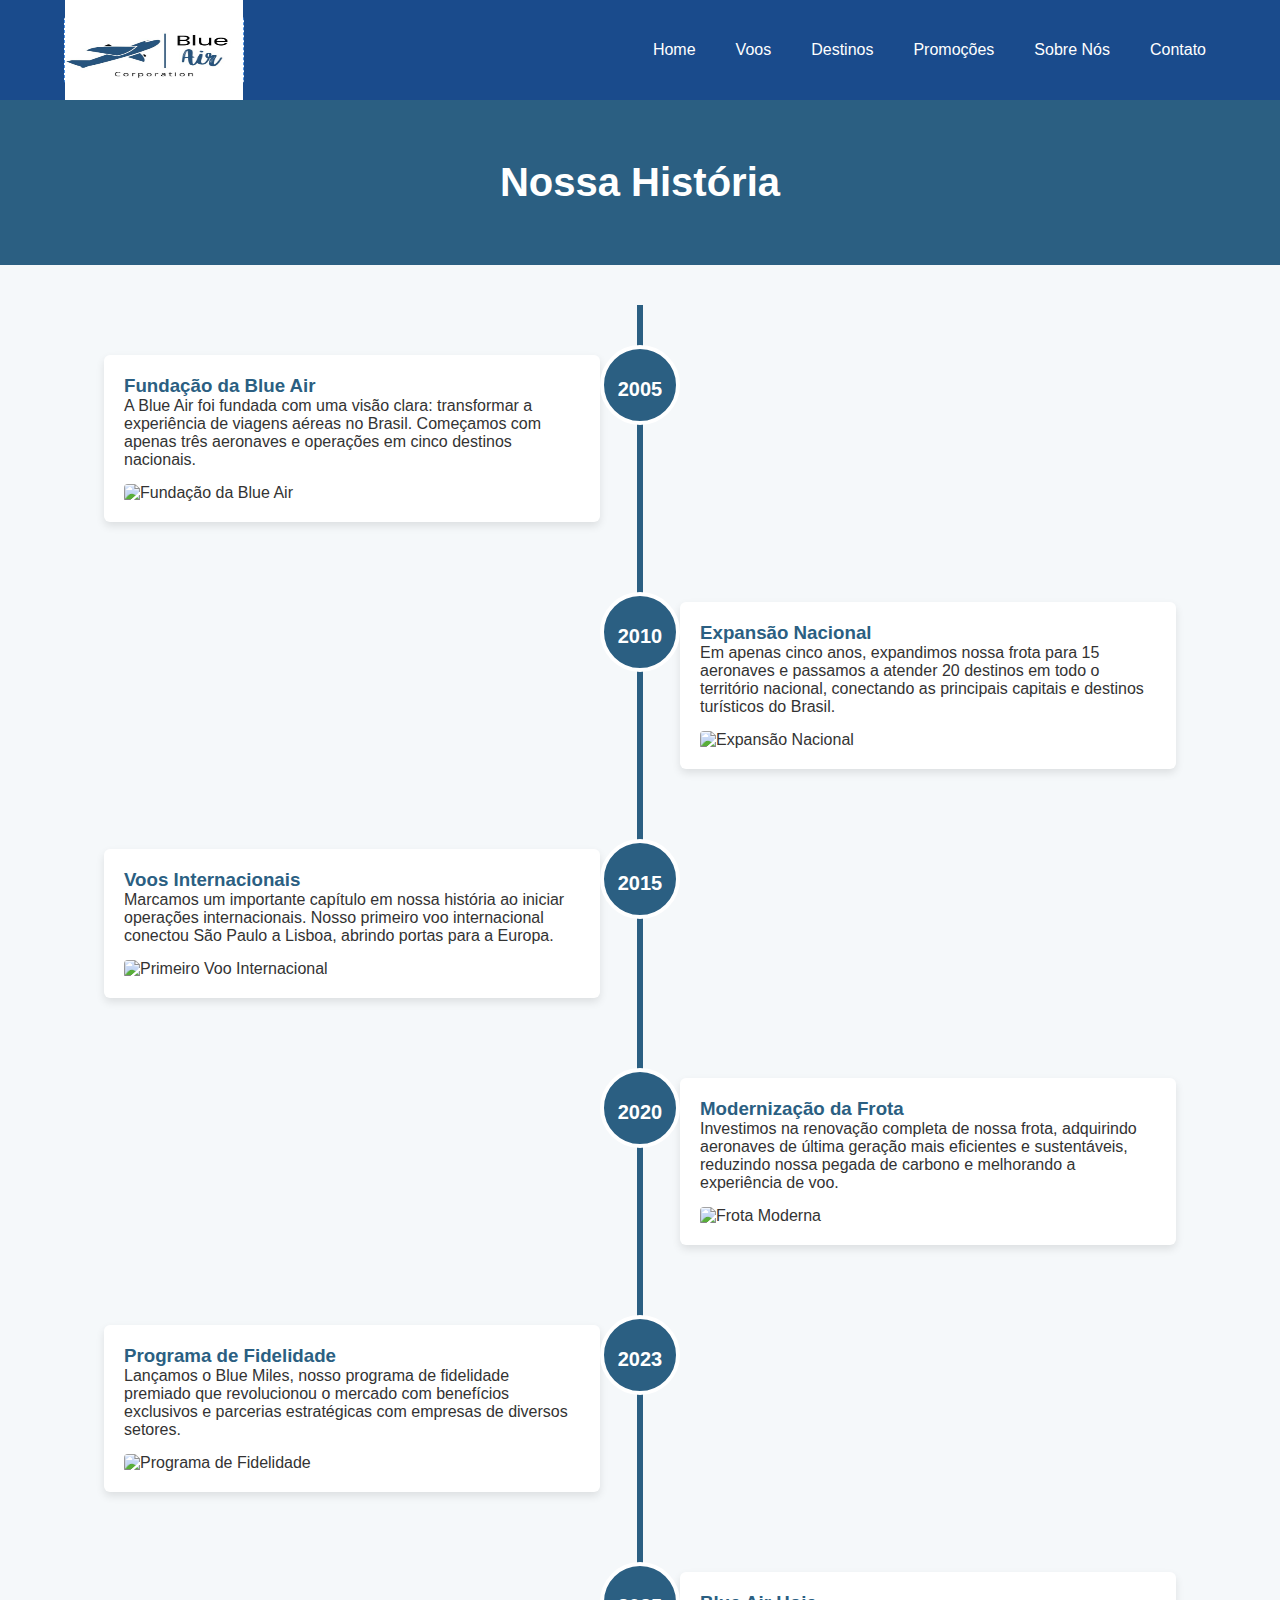
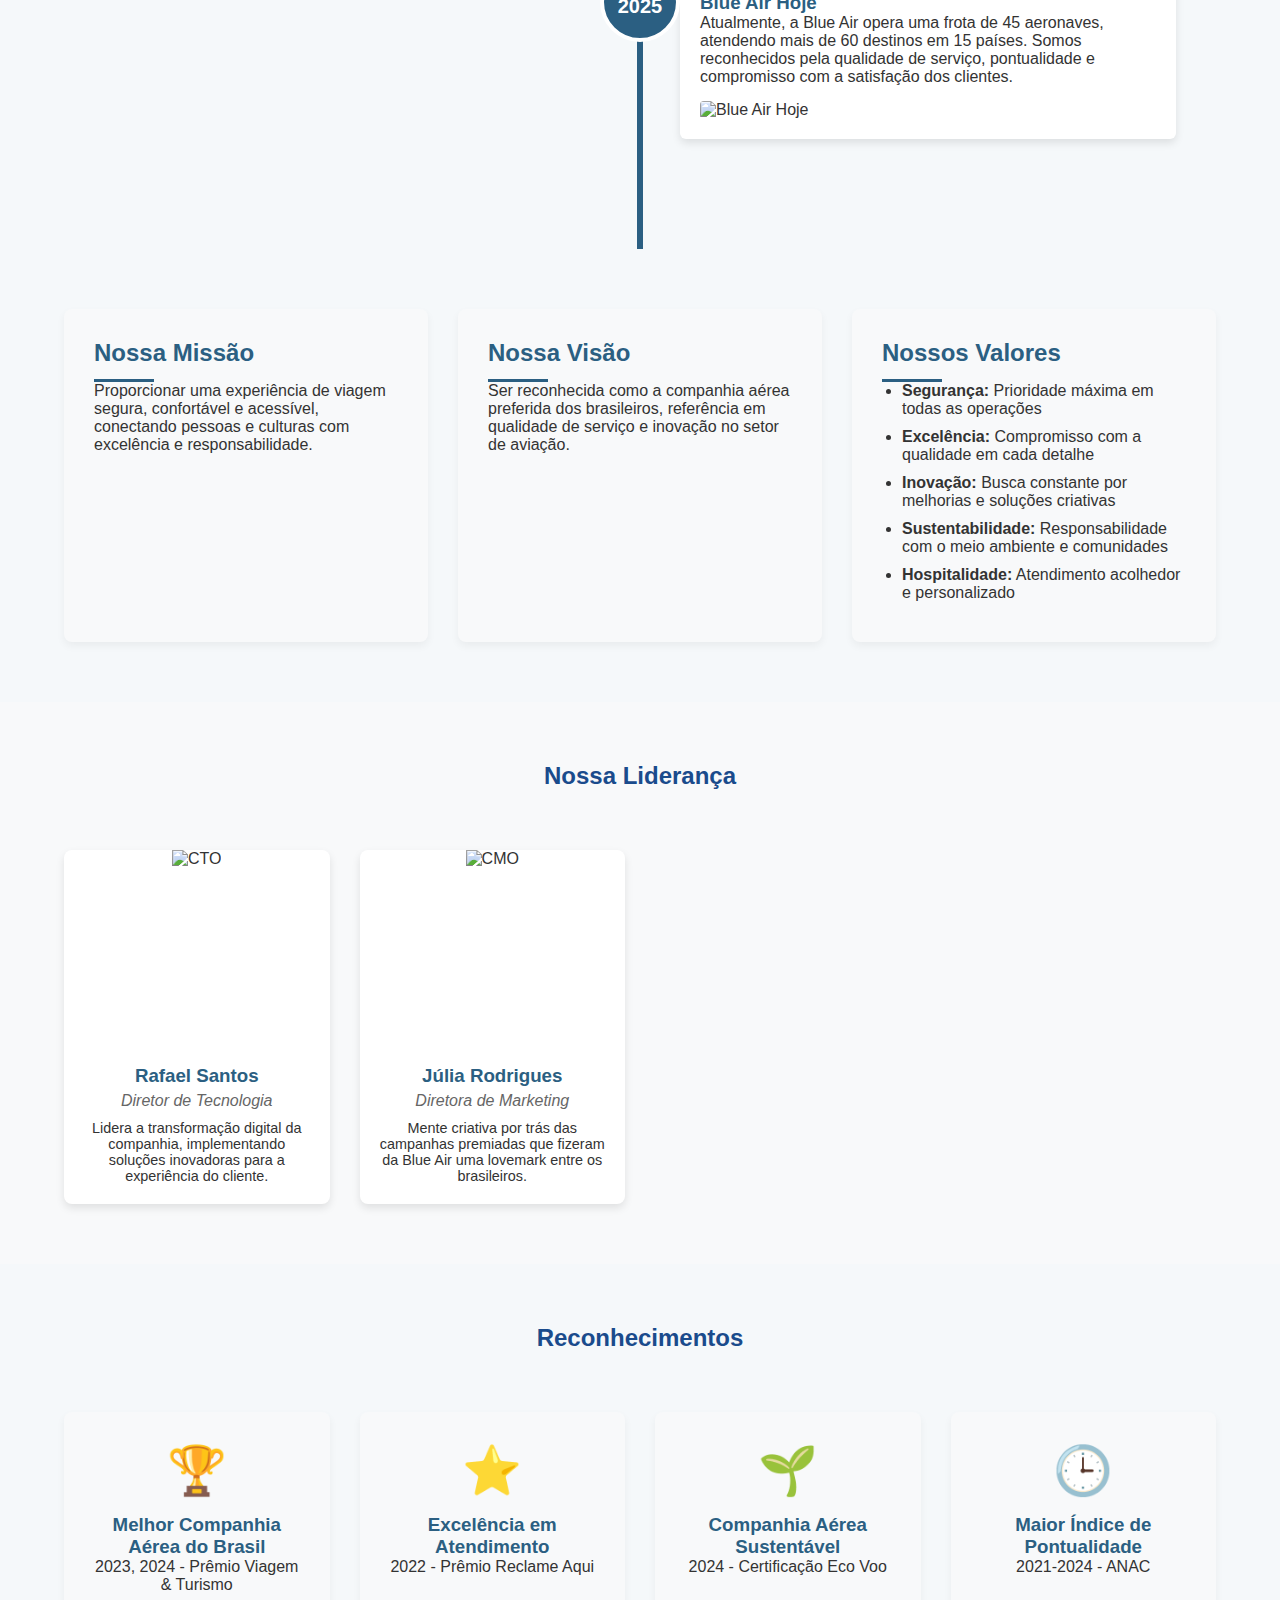
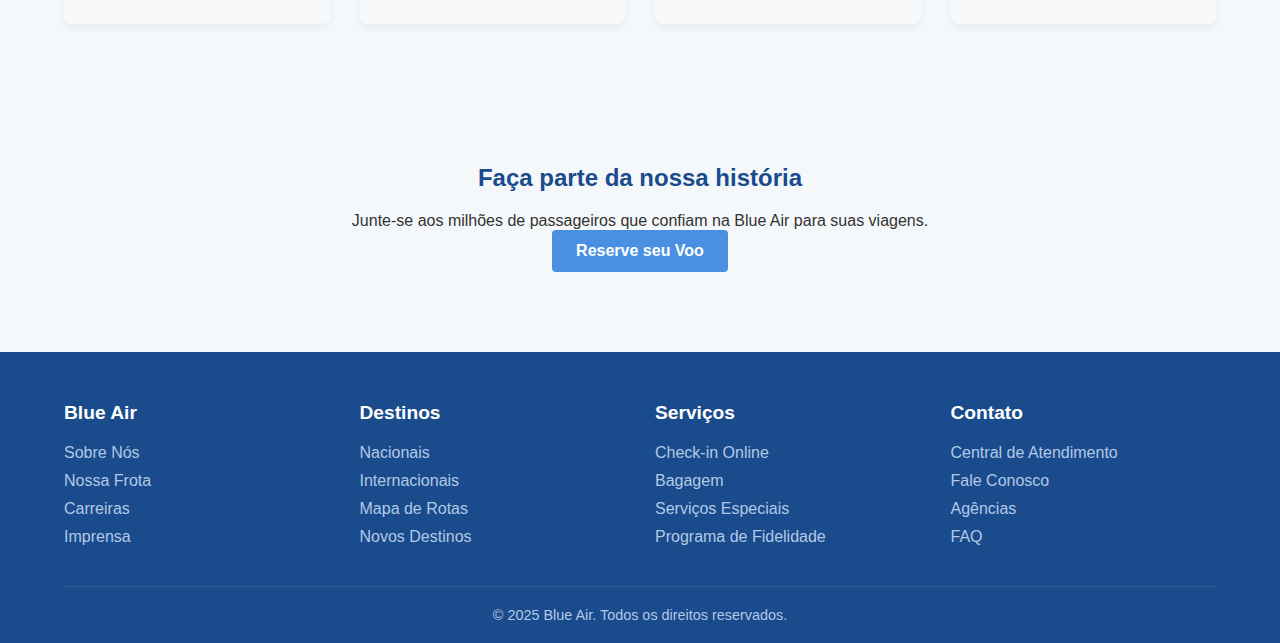
==== historia.html @ 83d2b77a "commit" ====
<!DOCTYPE html>
<html lang="pt-br">
<head>
    <meta charset="UTF-8">
    <meta name="viewport" content="width=device-width, initial-scale=1.0">
    <title>Nossa História - Blue Air</title>
    <link rel="stylesheet" href="CSS/historia.css">
    <link rel="stylesheet" href="CSS/style.css">
</head>
<body>
    <header class="header">
        <div class="container">
            <nav class="navbar">
                <div class="logo-container">
                    <img src="Imagens/IMG_8135.png" width="200px" height="100px">
                </div>
                <ul class="nav-links">
                    <li><a href="index.html">Home</a></li>
                    <li><a href="#">Voos</a></li>
                    <li><a href="#">Destinos</a></li>
                    <li><a href="#">Promoções</a></li>
                    <li><a href="#" class="active">Sobre Nós</a></li>
                    <li><a href="#">Contato</a></li>
                </ul>
            </nav>
        </div>
    </header>

    <section class="page-banner">
        <div class="container">
            <h1>Nossa História</h1>
        </div>
    </section>

    <section class="history-section">
        <div class="container">
            <div class="history-timeline">
                <div class="timeline-item">
                    <div class="timeline-year">2005</div>
                    <div class="timeline-content">
                        <h3>Fundação da Blue Air</h3>
                        <p>A Blue Air foi fundada com uma visão clara: transformar a experiência de viagens aéreas no Brasil. Começamos com apenas três aeronaves e operações em cinco destinos nacionais.</p>
                        <div class="timeline-image">
                            <img src="Imagens/fundacao.jpg" alt="Fundação da Blue Air">
                        </div>
                    </div>
                </div>

                <div class="timeline-item">
                    <div class="timeline-year">2010</div>
                    <div class="timeline-content">
                        <h3>Expansão Nacional</h3>
                        <p>Em apenas cinco anos, expandimos nossa frota para 15 aeronaves e passamos a atender 20 destinos em todo o território nacional, conectando as principais capitais e destinos turísticos do Brasil.</p>
                        <div class="timeline-image">
                            <img src="Imagens/expansao.jpg" alt="Expansão Nacional">
                        </div>
                    </div>
                </div>

                <div class="timeline-item">
                    <div class="timeline-year">2015</div>
                    <div class="timeline-content">
                        <h3>Voos Internacionais</h3>
                        <p>Marcamos um importante capítulo em nossa história ao iniciar operações internacionais. Nosso primeiro voo internacional conectou São Paulo a Lisboa, abrindo portas para a Europa.</p>
                        <div class="timeline-image">
                            <img src="Imagens/internacional.jpg" alt="Primeiro Voo Internacional">
                        </div>
                    </div>
                </div>

                <div class="timeline-item">
                    <div class="timeline-year">2020</div>
                    <div class="timeline-content">
                        <h3>Modernização da Frota</h3>
                        <p>Investimos na renovação completa de nossa frota, adquirindo aeronaves de última geração mais eficientes e sustentáveis, reduzindo nossa pegada de carbono e melhorando a experiência de voo.</p>
                        <div class="timeline-image">
                            <img src="Imagens/frota-moderna.jpg" alt="Frota Moderna">
                        </div>
                    </div>
                </div>

                <div class="timeline-item">
                    <div class="timeline-year">2023</div>
                    <div class="timeline-content">
                        <h3>Programa de Fidelidade</h3>
                        <p>Lançamos o Blue Miles, nosso programa de fidelidade premiado que revolucionou o mercado com benefícios exclusivos e parcerias estratégicas com empresas de diversos setores.</p>
                        <div class="timeline-image">
                            <img src="Imagens/fidelidade.jpg" alt="Programa de Fidelidade">
                        </div>
                    </div>
                </div>

                <div class="timeline-item">
                    <div class="timeline-year">2025</div>
                    <div class="timeline-content">
                        <h3>Blue Air Hoje</h3>
                        <p>Atualmente, a Blue Air opera uma frota de 45 aeronaves, atendendo mais de 60 destinos em 15 países. Somos reconhecidos pela qualidade de serviço, pontualidade e compromisso com a satisfação dos clientes.</p>
                        <div class="timeline-image">
                            <img src="Imagens/hoje.jpg" alt="Blue Air Hoje">
                        </div>
                    </div>
                </div>
            </div>

            <div class="mission-vision">
                <div class="mission-box">
                    <h2>Nossa Missão</h2>
                    <p>Proporcionar uma experiência de viagem segura, confortável e acessível, conectando pessoas e culturas com excelência e responsabilidade.</p>
                </div>
                <div class="vision-box">
                    <h2>Nossa Visão</h2>
                    <p>Ser reconhecida como a companhia aérea preferida dos brasileiros, referência em qualidade de serviço e inovação no setor de aviação.</p>
                </div>
                <div class="values-box">
                    <h2>Nossos Valores</h2>
                    <ul>
                        <li><strong>Segurança:</strong> Prioridade máxima em todas as operações</li>
                        <li><strong>Excelência:</strong> Compromisso com a qualidade em cada detalhe</li>
                        <li><strong>Inovação:</strong> Busca constante por melhorias e soluções criativas</li>
                        <li><strong>Sustentabilidade:</strong> Responsabilidade com o meio ambiente e comunidades</li>
                        <li><strong>Hospitalidade:</strong> Atendimento acolhedor e personalizado</li>
                    </ul>
                </div>
            </div>
        </div>
    </section>

    <section class="team-section">
        <div class="container">
            <h2 class="section-title">Nossa Liderança</h2>
            <div class="team-grid">
                
                <div class="team-member">
                    <div class="member-img">
                        <img src="Imagens/cto.jpg" alt="CTO">
                    </div>
                    <h3>Rafael Santos</h3>
                    <p class="member-role">Diretor de Tecnologia</p>
                    <p class="member-bio">Lidera a transformação digital da companhia, implementando soluções inovadoras para a experiência do cliente.</p>
                </div>
                <div class="team-member">
                    <div class="member-img">
                        <img src="Imagens/cmo.jpg" alt="CMO">
                    </div>
                    <h3>Júlia Rodrigues</h3>
                    <p class="member-role">Diretora de Marketing</p>
                    <p class="member-bio">Mente criativa por trás das campanhas premiadas que fizeram da Blue Air uma lovemark entre os brasileiros.</p>
                </div>
            </div>
        </div>
    </section>

    <section class="achievements">
        <div class="container">
            <h2 class="section-title">Reconhecimentos</h2>
            <div class="achievements-grid">
                <div class="achievement-card">
                    <div class="achievement-icon">🏆</div>
                    <h3>Melhor Companhia Aérea do Brasil</h3>
                    <p>2023, 2024 - Prêmio Viagem & Turismo</p>
                </div>
                <div class="achievement-card">
                    <div class="achievement-icon">⭐</div>
                    <h3>Excelência em Atendimento</h3>
                    <p>2022 - Prêmio Reclame Aqui</p>
                </div>
                <div class="achievement-card">
                    <div class="achievement-icon">🌱</div>
                    <h3>Companhia Aérea Sustentável</h3>
                    <p>2024 - Certificação Eco Voo</p>
                </div>
                <div class="achievement-card">
                    <div class="achievement-icon">🕒</div>
                    <h3>Maior Índice de Pontualidade</h3>
                    <p>2021-2024 - ANAC</p>
                </div>
            </div>
        </div>
    </section>

    <section class="cta">
        <div class="container">
            <h2>Faça parte da nossa história</h2>
            <p>Junte-se aos milhões de passageiros que confiam na Blue Air para suas viagens.</p>
            <a href="#" class="btn">Reserve seu Voo</a>
        </div>
    </section>

    <footer class="footer">
        <div class="container">
            <div class="footer-grid">
                <div class="footer-column">
                    <h3>Blue Air</h3>
                    <ul class="footer-links">
                        <li><a href="#">Sobre Nós</a></li>
                        <li><a href="#">Nossa Frota</a></li>
                        <li><a href="#">Carreiras</a></li>
                        <li><a href="#">Imprensa</a></li>
                    </ul>
                </div>
                <div class="footer-column">
                    <h3>Destinos</h3>
                    <ul class="footer-links">
                        <li><a href="#">Nacionais</a></li>
                        <li><a href="#">Internacionais</a></li>
                        <li><a href="#">Mapa de Rotas</a></li>
                        <li><a href="#">Novos Destinos</a></li>
                    </ul>
                </div>
                <div class="footer-column">
                    <h3>Serviços</h3>
                    <ul class="footer-links">
                        <li><a href="#">Check-in Online</a></li>
                        <li><a href="#">Bagagem</a></li>
                        <li><a href="#">Serviços Especiais</a></li>
                        <li><a href="#">Programa de Fidelidade</a></li>
                    </ul>
                </div>
                <div class="footer-column">
                    <h3>Contato</h3>
                    <ul class="footer-links">
                        <li><a href="#">Central de Atendimento</a></li>
                        <li><a href="#">Fale Conosco</a></li>
                        <li><a href="#">Agências</a></li>
                        <li><a href="#">FAQ</a></li>
                    </ul>
                </div>
            </div>
            <div class="copyright">
                &copy; 2025 Blue Air. Todos os direitos reservados.
            </div>
        </div>
    </footer>
</body>
</html>
---- CSS/historia.css ----
/* Estilos específicos para a página Nossa História */

.page-banner {
    background-color: #2B5F82;
    color: white;
    padding: 60px 0;
    text-align: center;
    margin-bottom: 40px;
}

.page-banner h1 {
    font-size: 2.5rem;
    margin: 0;
}

/* Estilos da Timeline */
.history-timeline {
    position: relative;
    max-width: 1200px;
    margin: 0 auto;
    padding: 40px 0;
}

.history-timeline::after {
    content: '';
    position: absolute;
    width: 6px;
    background-color: #2B5F82;
    top: 0;
    bottom: 0;
    left: 50%;
    margin-left: -3px;
}

.timeline-item {
    padding: 10px 40px;
    position: relative;
    width: 50%;
    box-sizing: border-box;
    margin-bottom: 60px;
}

.timeline-item:nth-child(odd) {
    left: 0;
}

.timeline-item:nth-child(even) {
    left: 50%;
}

.timeline-year {
    position: absolute;
    width: 80px;
    height: 80px;
    right: -40px;
    background-color: #2B5F82;
    border: 4px solid white;
    top: 0;
    border-radius: 50%;
    z-index: 1;
    color: white;
    text-align: center;
    line-height: 80px;
    font-size: 20px;
    font-weight: bold;
}

.timeline-item:nth-child(even) .timeline-year {
    left: -40px;
}

.timeline-content {
    padding: 20px;
    background-color: white;
    position: relative;
    border-radius: 6px;
    box-shadow: 0 4px 8px rgba(0,0,0,0.1);
}

.timeline-content h3 {
    color: #2B5F82;
    margin-top: 0;
}

.timeline-image {
    margin-top: 15px;
    border-radius: 4px;
    overflow: hidden;
}

.timeline-image img {
    width: 100%;
    height: auto;
    display: block;
}

/* Missão, Visão e Valores */
.mission-vision {
    display: grid;
    grid-template-columns: repeat(3, 1fr);
    gap: 30px;
    margin: 60px 0;
}

.mission-box, .vision-box, .values-box {
    background-color: #f8f9fa;
    padding: 30px;
    border-radius: 8px;
    box-shadow: 0 4px 8px rgba(0,0,0,0.05);
}

.mission-box h2, .vision-box h2, .values-box h2 {
    color: #2B5F82;
    margin-top: 0;
    position: relative;
    padding-bottom: 15px;
}

.mission-box h2:after, .vision-box h2:after, .values-box h2:after {
    content: '';
    position: absolute;
    width: 60px;
    height: 3px;
    background-color: #2B5F82;
    bottom: 0;
    left: 0;
}

.values-box ul {
    padding-left: 20px;
}

.values-box li {
    margin-bottom: 10px;
}

/* Equipe de Liderança */
.team-section {
    background-color: #f8f9fa;
    padding: 60px 0;
}

.team-grid {
    display: grid;
    grid-template-columns: repeat(4, 1fr);
    gap: 30px;
    margin-top: 40px;
}

.team-member {
    background-color: white;
    border-radius: 8px;
    overflow: hidden;
    box-shadow: 0 4px 8px rgba(0,0,0,0.1);
    text-align: center;
}

.member-img {
    height: 200px;
    overflow: hidden;
}

.member-img img {
    width: 100%;
    height: 100%;
    object-fit: cover;
}

.team-member h3 {
    margin: 15px 0 5px;
    color: #2B5F82;
}

.member-role {
    font-style: italic;
    color: #666;
    margin: 0 0 10px;
}

.member-bio {
    padding: 0 15px 20px;
    font-size: 0.9rem;
}

/* Reconhecimentos */
.achievements {
    padding: 60px 0;
}

.achievements-grid {
    display: grid;
    grid-template-columns: repeat(4, 1fr);
    gap: 30px;
    margin-top: 40px;
}

.achievement-card {
    background-color: #f8f9fa;
    padding: 30px;
    border-radius: 8px;
    box-shadow: 0 4px 8px rgba(0,0,0,0.05);
    text-align: center;
}

.achievement-icon {
    font-size: 3rem;
    margin-bottom: 15px;
}

.achievement-card h3 {
    color: #2B5F82;
    margin-top: 0;
}

/* Responsividade */
@media (max-width: 992px) {
    .mission-vision {
        grid-template-columns: repeat(2, 1fr);
    }
    
    .values-box {
        grid-column: span 2;
    }
    
    .team-grid, .achievements-grid {
        grid-template-columns: repeat(2, 1fr);
    }
}

@media (max-width: 768px) {
    .history-timeline::after {
        left: 31px;
    }
    
    .timeline-item {
        width: 100%;
        padding-left: 70px;
        padding-right: 25px;
    }
    
    .timeline-item:nth-child(even) {
        left: 0;
    }
    
    .timeline-year {
        left: 0;
        right: auto;
        width: 60px;
        height: 60px;
        line-height: 60px;
    }
    
    .timeline-item:nth-child(even) .timeline-year {
        left: 0;
    }
    
    .mission-vision {
        grid-template-columns: 1fr;
    }
    
    .values-box {
        grid-column: span 1;
    }
}

@media (max-width: 576px) {
    .team-grid, .achievements-grid {
        grid-template-columns: 1fr;
    }
}
---- CSS/style.css ----
* {
    margin: 0;
    padding: 0;
    box-sizing: border-box;
    font-family: 'Arial', sans-serif;
}

body {
    background-color: #f5f8fa;
    color: #333;
}

.header {
    background-color: #1a4b8c;
    padding: 15px 0;
    box-shadow: 0 2px 5px rgba(0,0,0,0.1);
}

.container {
    width: 90%;
    max-width: 1200px;
    margin: 0 auto;
}

.navbar {
    display: flex;
    justify-content: space-between;
    align-items: center;
}

.logo-container {
    width: 180px;
    height: 70px;
    background-color: #fff;
    display: flex;
    justify-content: center;
    align-items: center;
    border-radius: 5px;
    margin-right: 20px;
    border: 1px dashed #4a90e2;
}

.logo-text {
    color: #4a90e2;
    font-weight: bold;
    text-align: center;
}

.nav-links {
    display: flex;
    list-style: none;
}

.nav-links li {
    margin-left: 20px;
}

.nav-links a {
    color: white;
    text-decoration: none;
    font-weight: 500;
    transition: color 0.3s;
    padding: 5px 10px;
    border-radius: 4px;
}

.nav-links a:hover {
    background-color: rgba(255,255,255,0.2);
}

.hero {
    background-image: linear-gradient(rgba(0,0,0,0.5), rgba(0,0,0,0.3)), url('/Imagens/imagem.jpg');
    background-size: cover;
    background-position: center;
    height: 500px;
    display: flex;
    align-items: center;
    text-align: center;
    color: white;
}

.hero-content {
    max-width: 800px;
    margin: 0 auto;
    padding: 20px;
}

.hero h1 {
    font-size: 3rem;
    margin-bottom: 20px;
    text-shadow: 2px 2px 4px rgba(0,0,0,0.5);
}

.hero p {
    font-size: 1.2rem;
    margin-bottom: 30px;
    text-shadow: 1px 1px 2px rgba(0,0,0,0.5);
}

.btn {
    background-color: #4a90e2;
    color: white;
    padding: 12px 24px;
    border: none;
    border-radius: 4px;
    font-size: 1rem;
    font-weight: bold;
    cursor: pointer;
    transition: background-color 0.3s;
    text-decoration: none;
    display: inline-block;
    margin: 0 10px;
}

.btn:hover {
    background-color: #3a7bc8;
}

.btn-outline {
    background-color: transparent;
    border: 2px solid white;
}

.btn-outline:hover {
    background-color: rgba(255,255,255,0.2);
}

.features {
    padding: 80px 0;
}

.section-title {
    text-align: center;
    margin-bottom: 60px;
    color: #1a4b8c;
}

.features-grid {
    display: grid;
    grid-template-columns: repeat(auto-fit, minmax(250px, 1fr));
    gap: 30px;
}

.feature-card {
    background-color: white;
    padding: 30px;
    border-radius: 8px;
    box-shadow: 0 5px 15px rgba(0,0,0,0.05);
    text-align: center;
    transition: transform 0.3s;
}

.feature-card:hover {
    transform: translateY(-10px);
}

.feature-icon {
    width: 60px;
    height: 60px;
    background-color: #e6f0ff;
    border-radius: 50%;
    display: flex;
    justify-content: center;
    align-items: center;
    margin: 0 auto 20px;
    color: #4a90e2;
    font-size: 24px;
}

.feature-card h3 {
    margin-bottom: 15px;
    color: #1a4b8c;
}

.destinations {
    background-color: #e6f0ff;
    padding: 80px 0;
}

.destinations-grid {
    display: grid;
    grid-template-columns: repeat(auto-fit, minmax(300px, 1fr));
    gap: 20px;
}

.destination-card {
    background-color: white;
    border-radius: 8px;
    overflow: hidden;
    box-shadow: 0 5px 15px rgba(0,0,0,0.05);
    transition: transform 0.3s;
}

.destination-card:hover {
    transform: translateY(-10px);
}

.destination-img {
    height: 200px;
    background-color: #ddd;
    background-size: cover;
    background-position: center;
}

.destination-info {
    padding: 20px;
}

.destination-info h3 {
    color: #1a4b8c;
    margin-bottom: 10px;
}

.destination-price {
    color: #4a90e2;
    font-weight: bold;
    font-size: 1.2rem;
    margin-top: 10px;
}

.cta {
    padding: 80px 0;
    text-align: center;
}

.cta h2 {
    margin-bottom: 20px;
    color: #1a4b8c;
}

.footer {
    background-color: #1a4b8c;
    color: white;
    padding: 50px 0 20px;
}

.footer-grid {
    display: grid;
    grid-template-columns: repeat(auto-fit, minmax(200px, 1fr));
    gap: 30px;
    margin-bottom: 30px;
}

.footer-column h3 {
    margin-bottom: 20px;
    font-size: 1.2rem;
}

.footer-links {
    list-style: none;
}

.footer-links li {
    margin-bottom: 10px;
}

.footer-links a {
    color: #b3c9e6;
    text-decoration: none;
    transition: color 0.3s;
}

.footer-links a:hover {
    color: white;
}

.copyright {
    text-align: center;
    padding-top: 20px;
    border-top: 1px solid rgba(255,255,255,0.1);
    color: #b3c9e6;
    font-size: 0.9rem;
}

@media (max-width: 768px) {
    .navbar {
        flex-direction: column;
        text-align: center;
    }
    
    .logo-container {
        margin: 0 auto 20px;
    }
    
    .nav-links {
        flex-wrap: wrap;
        justify-content: center;
    }
    
    .nav-links li {
        margin: 5px 10px;
    }
    
    .hero h1 {
        font-size: 2.5rem;
    }
}
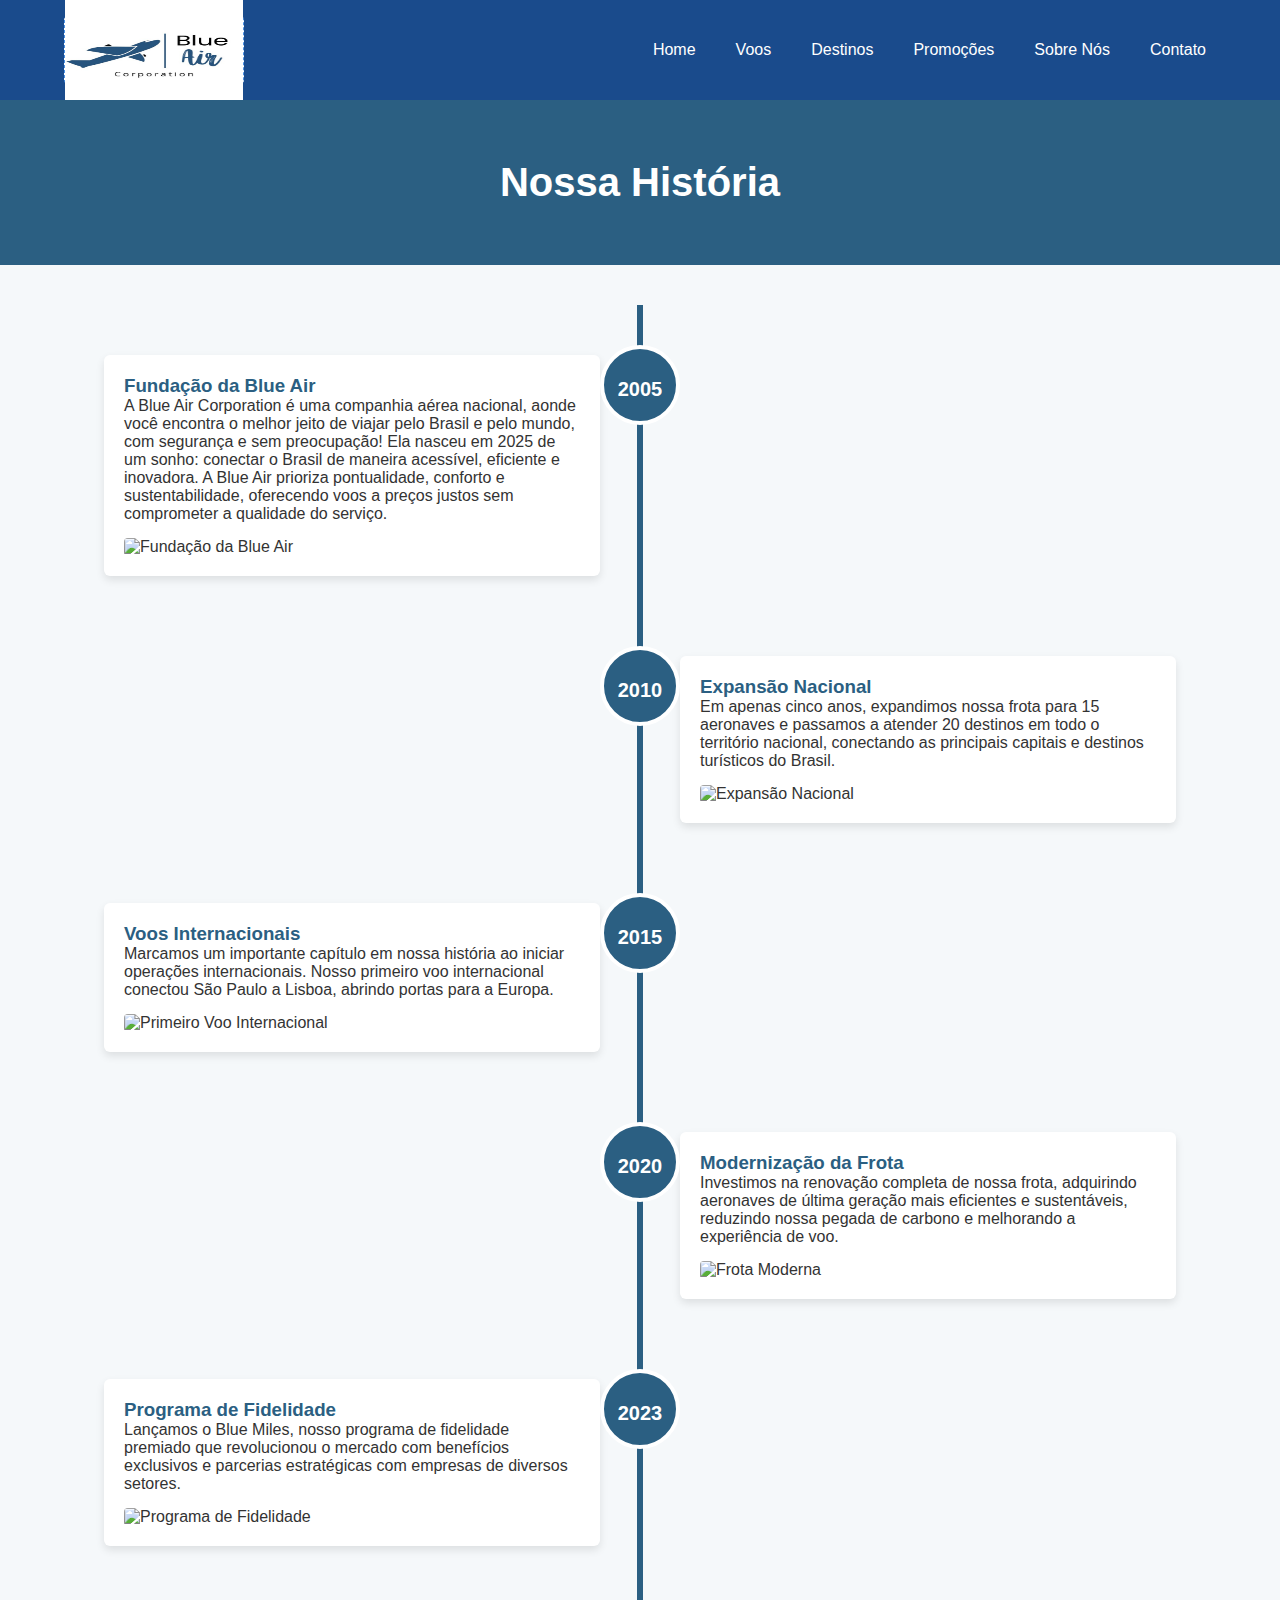
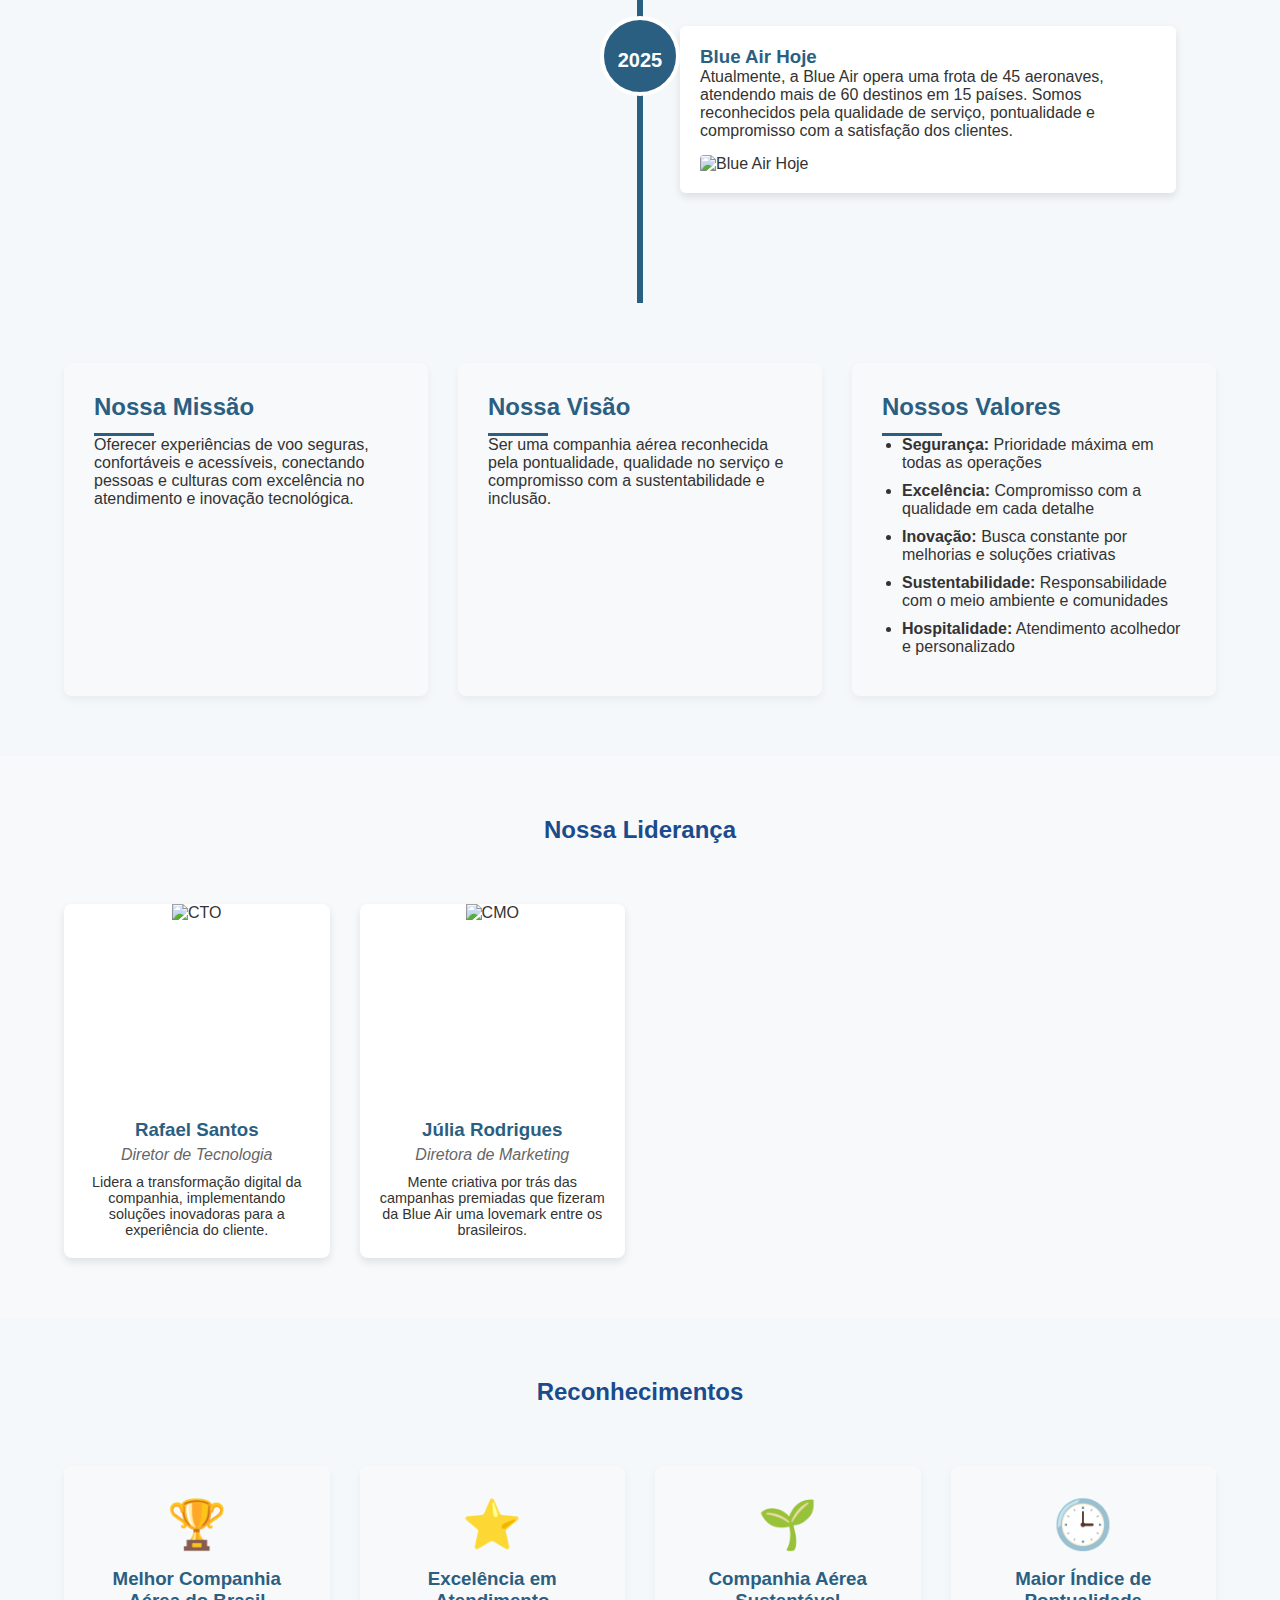
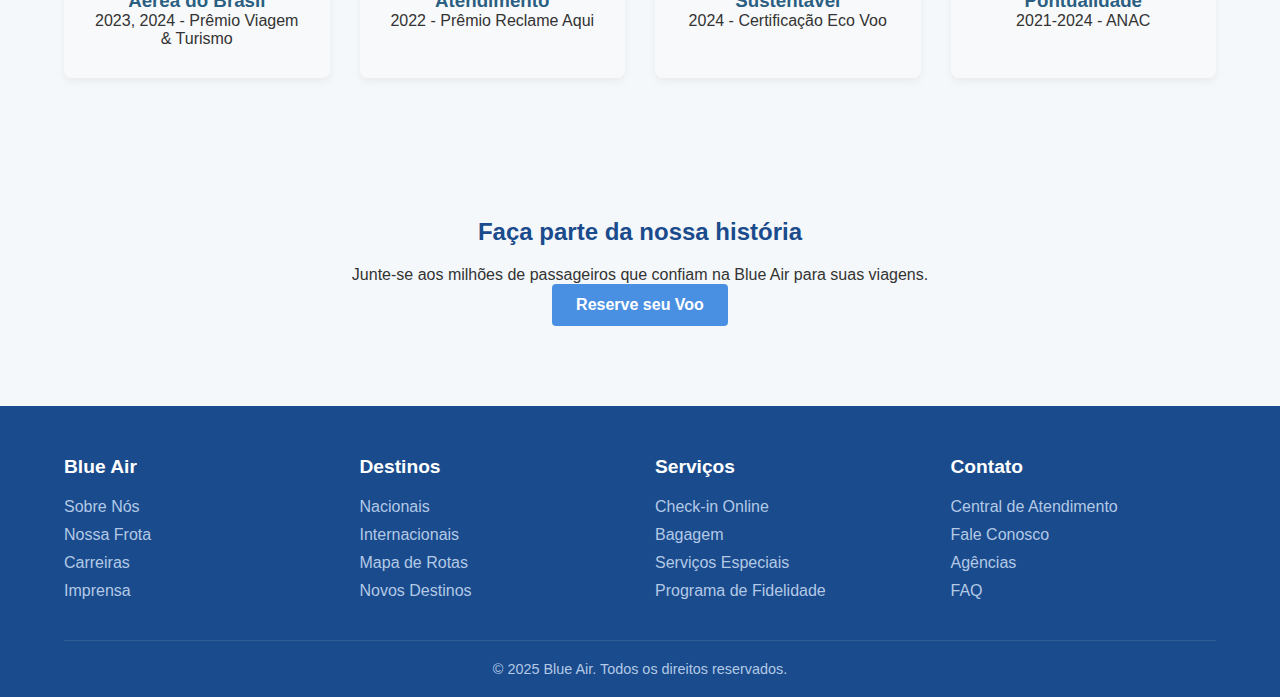
==== commit 860b98d1: "commit" ====
--- a/historia.html
+++ b/historia.html
@@ -39,7 +39,7 @@
                     <div class="timeline-year">2005</div>
                     <div class="timeline-content">
                         <h3>Fundação da Blue Air</h3>
-                        <p>A Blue Air foi fundada com uma visão clara: transformar a experiência de viagens aéreas no Brasil. Começamos com apenas três aeronaves e operações em cinco destinos nacionais.</p>
+                        <p>A Blue Air Corporation é uma companhia aérea nacional, aonde você encontra o melhor jeito de viajar pelo Brasil e pelo mundo, com segurança e sem preocupação! Ela nasceu em 2025 de um sonho: conectar o Brasil de maneira acessível, eficiente e inovadora. A Blue Air prioriza pontualidade, conforto e sustentabilidade, oferecendo voos a preços justos sem comprometer a qualidade do serviço.</p>
                         <div class="timeline-image">
                             <img src="Imagens/fundacao.jpg" alt="Fundação da Blue Air">
                         </div>
@@ -105,11 +105,13 @@
             <div class="mission-vision">
                 <div class="mission-box">
                     <h2>Nossa Missão</h2>
-                    <p>Proporcionar uma experiência de viagem segura, confortável e acessível, conectando pessoas e culturas com excelência e responsabilidade.</p>
+                    <p>Oferecer experiências de voo seguras, confortáveis e acessíveis, conectando pessoas
+                        e culturas com excelência no atendimento e inovação tecnológica.</p>
                 </div>
                 <div class="vision-box">
                     <h2>Nossa Visão</h2>
-                    <p>Ser reconhecida como a companhia aérea preferida dos brasileiros, referência em qualidade de serviço e inovação no setor de aviação.</p>
+                    <p>Ser uma companhia aérea reconhecida pela pontualidade, qualidade no serviço e
+                        compromisso com a sustentabilidade e inclusão.</p>
                 </div>
                 <div class="values-box">
                     <h2>Nossos Valores</h2>
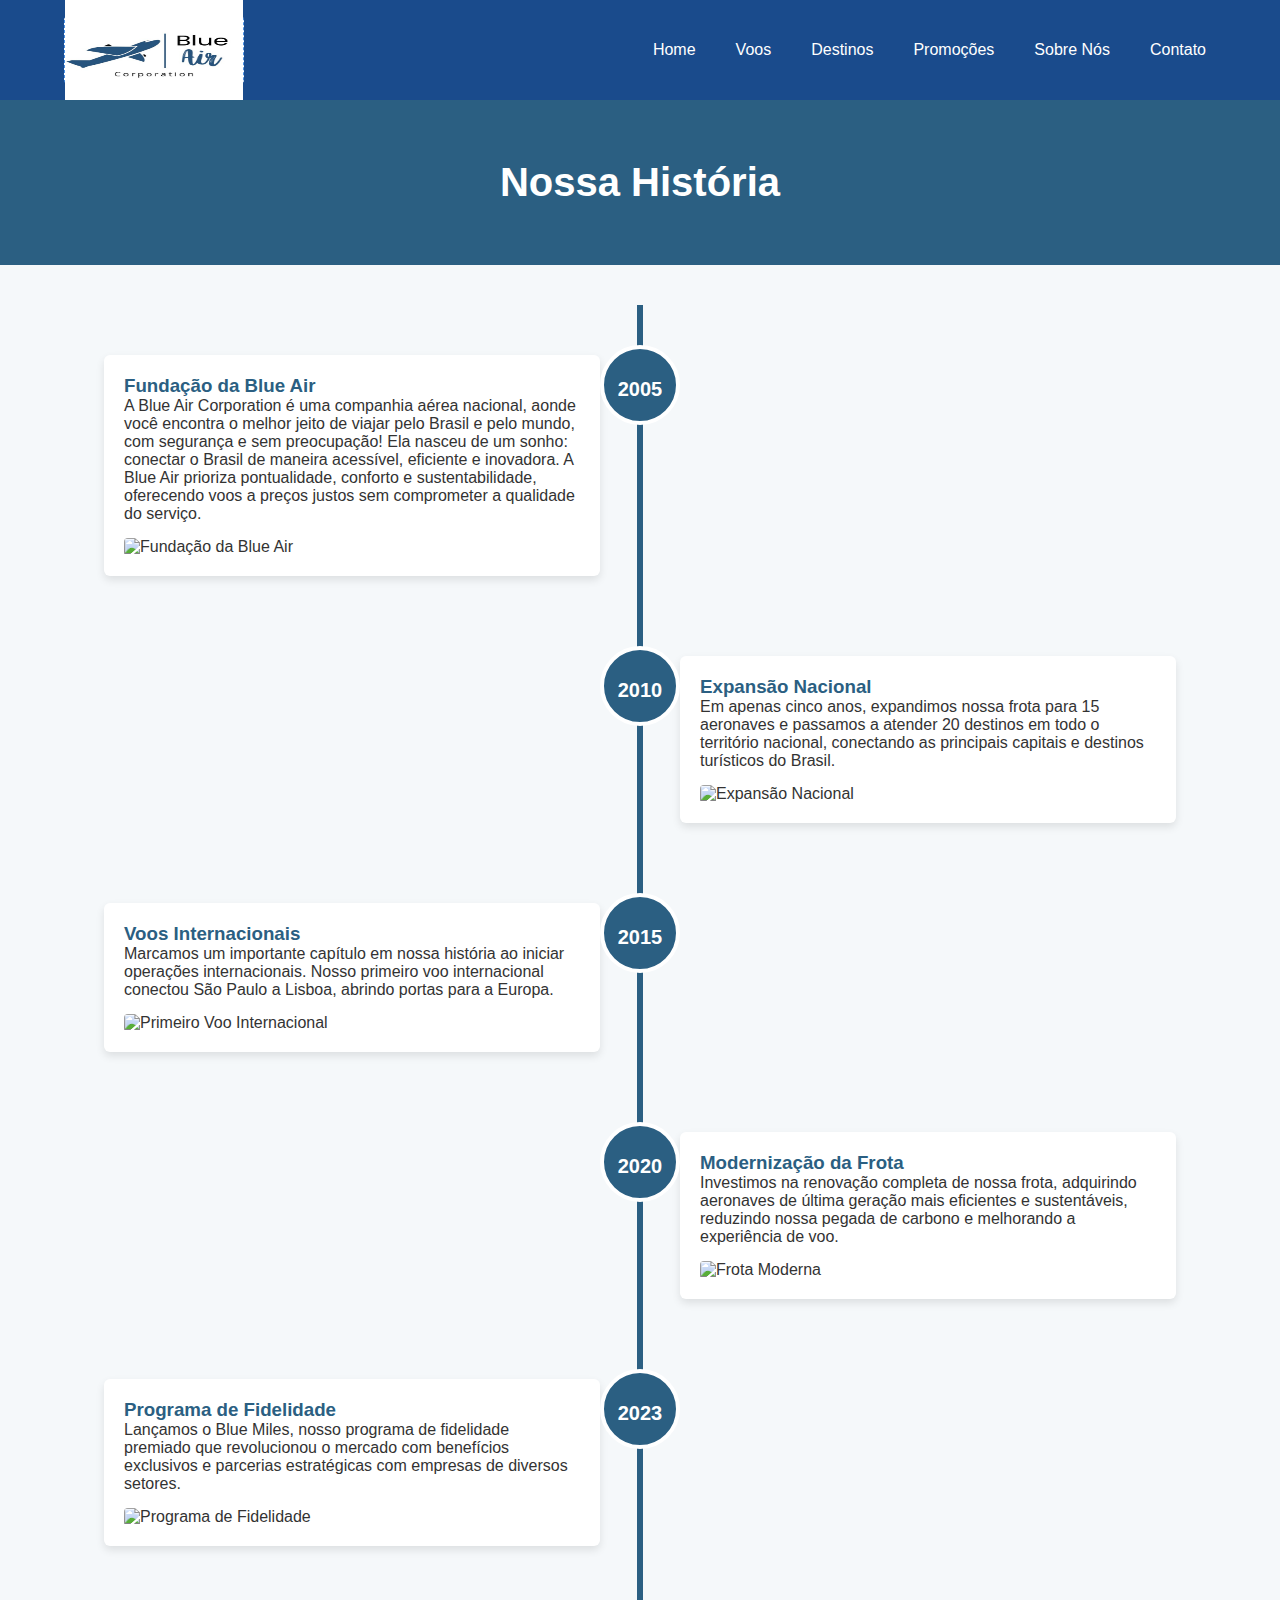
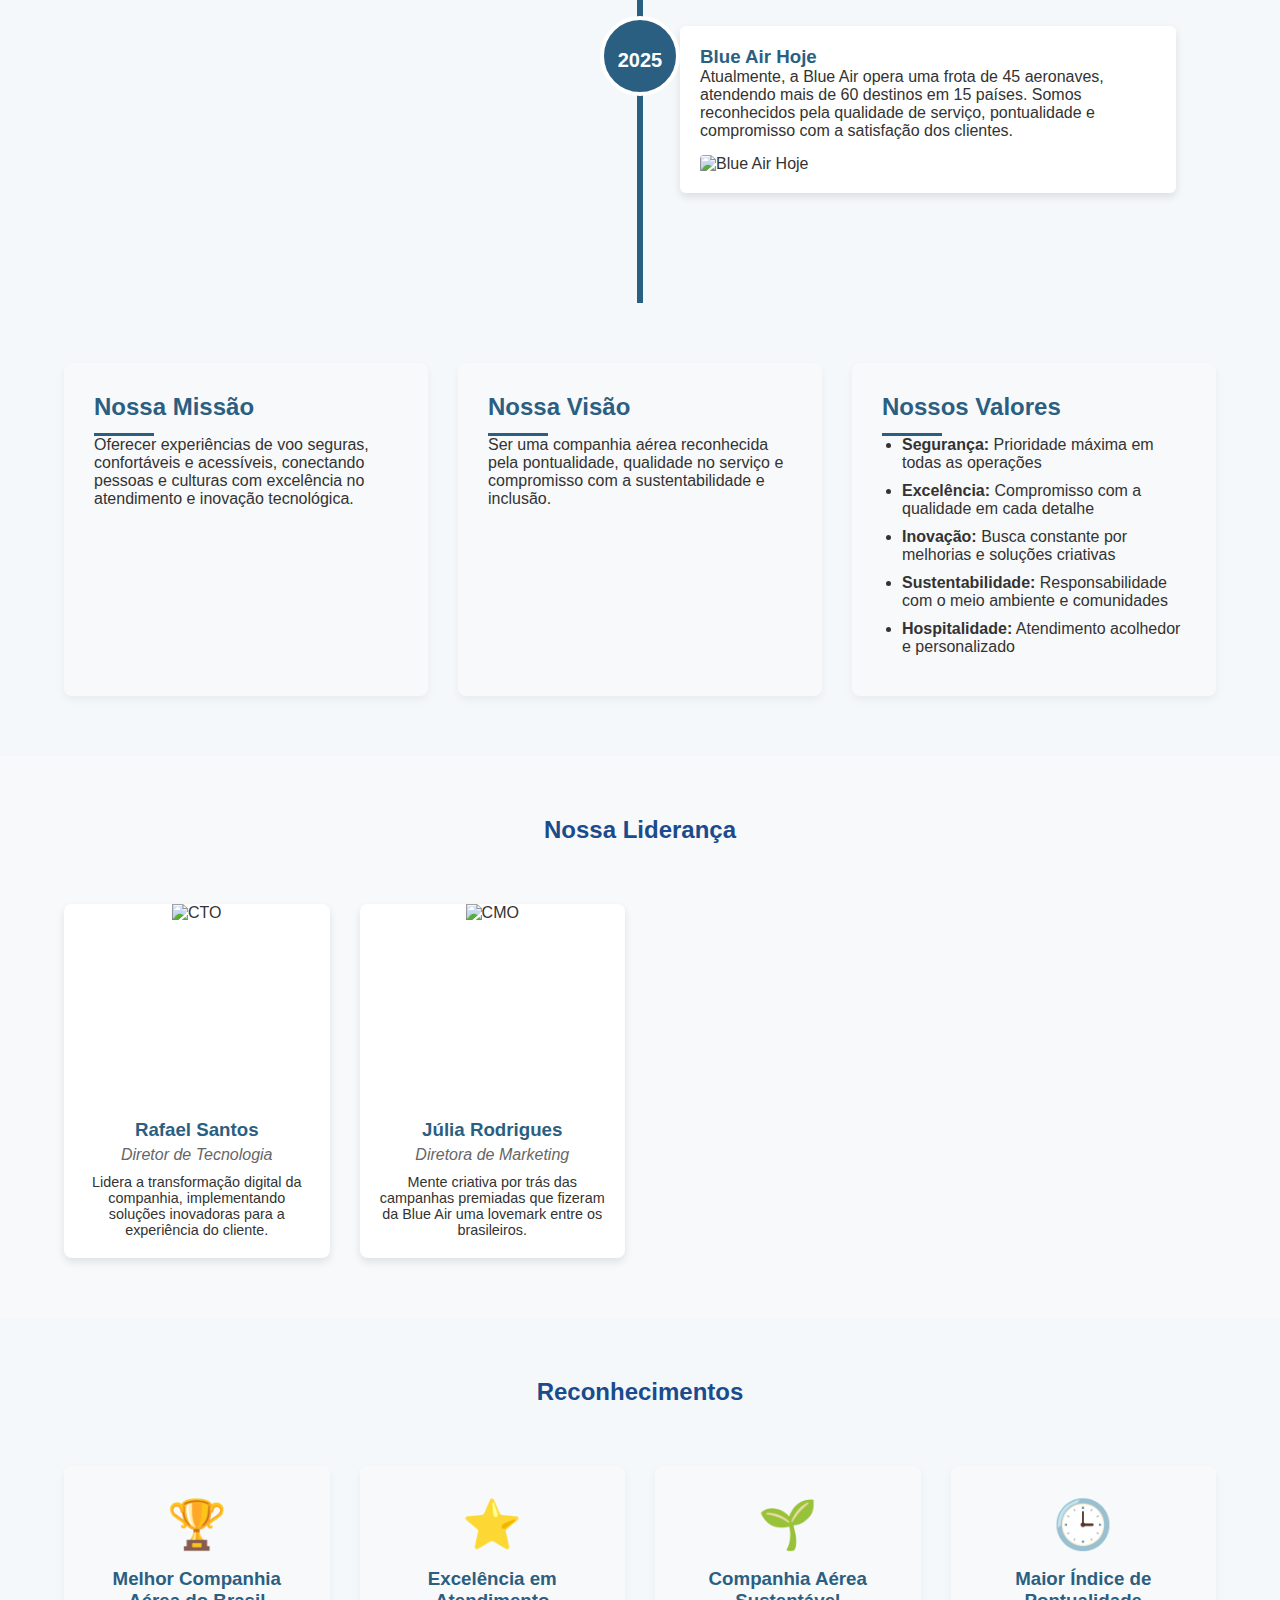
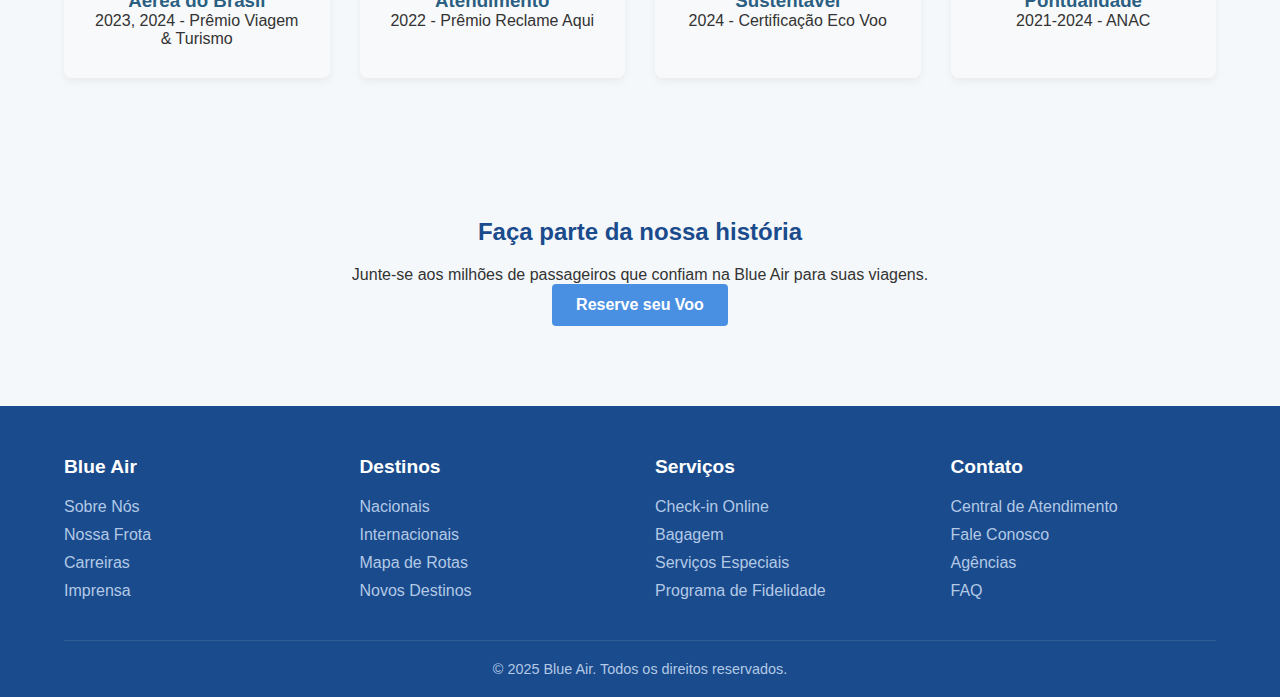
==== commit 55429012: "commit" ====
--- a/historia.html
+++ b/historia.html
@@ -39,7 +39,7 @@
                     <div class="timeline-year">2005</div>
                     <div class="timeline-content">
                         <h3>Fundação da Blue Air</h3>
-                        <p>A Blue Air Corporation é uma companhia aérea nacional, aonde você encontra o melhor jeito de viajar pelo Brasil e pelo mundo, com segurança e sem preocupação! Ela nasceu em 2025 de um sonho: conectar o Brasil de maneira acessível, eficiente e inovadora. A Blue Air prioriza pontualidade, conforto e sustentabilidade, oferecendo voos a preços justos sem comprometer a qualidade do serviço.</p>
+                        <p>A Blue Air Corporation é uma companhia aérea nacional, aonde você encontra o melhor jeito de viajar pelo Brasil e pelo mundo, com segurança e sem preocupação! Ela nasceu de um sonho: conectar o Brasil de maneira acessível, eficiente e inovadora. A Blue Air prioriza pontualidade, conforto e sustentabilidade, oferecendo voos a preços justos sem comprometer a qualidade do serviço.</p>
                         <div class="timeline-image">
                             <img src="Imagens/fundacao.jpg" alt="Fundação da Blue Air">
                         </div>
